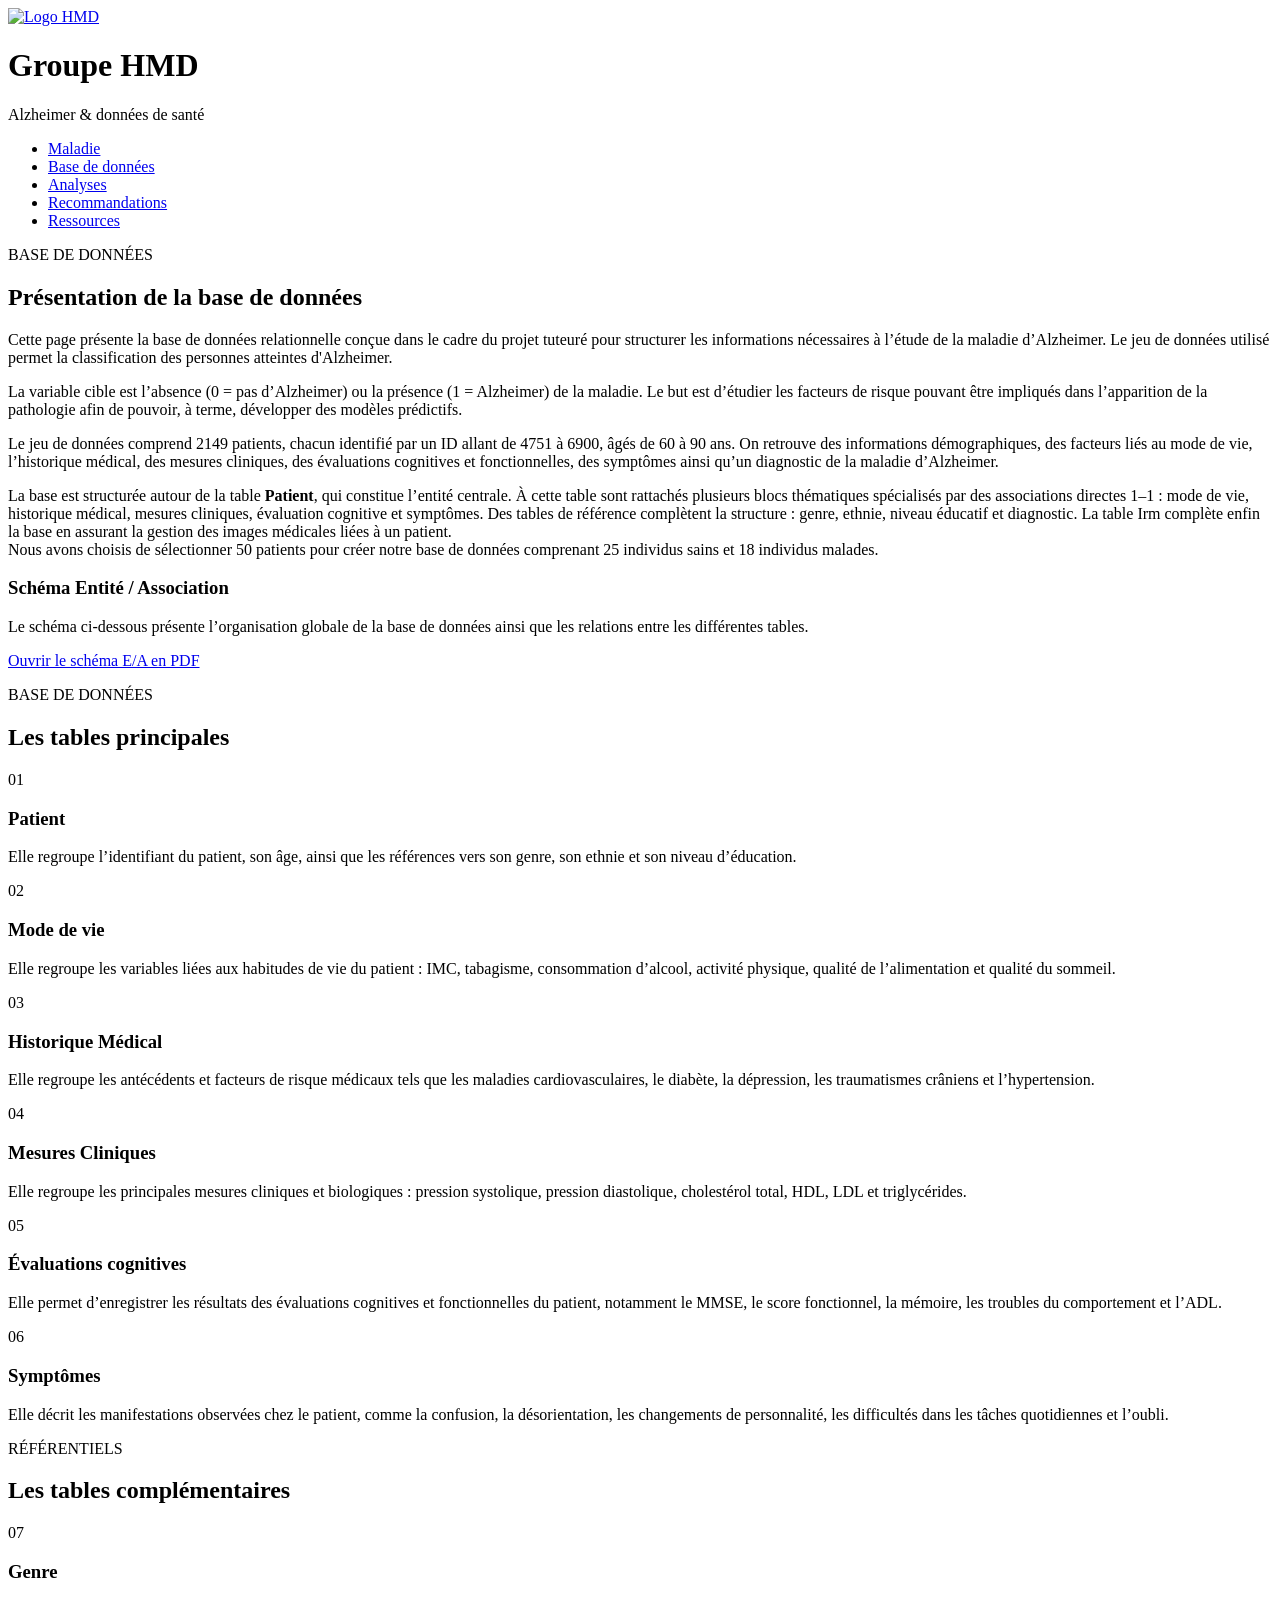
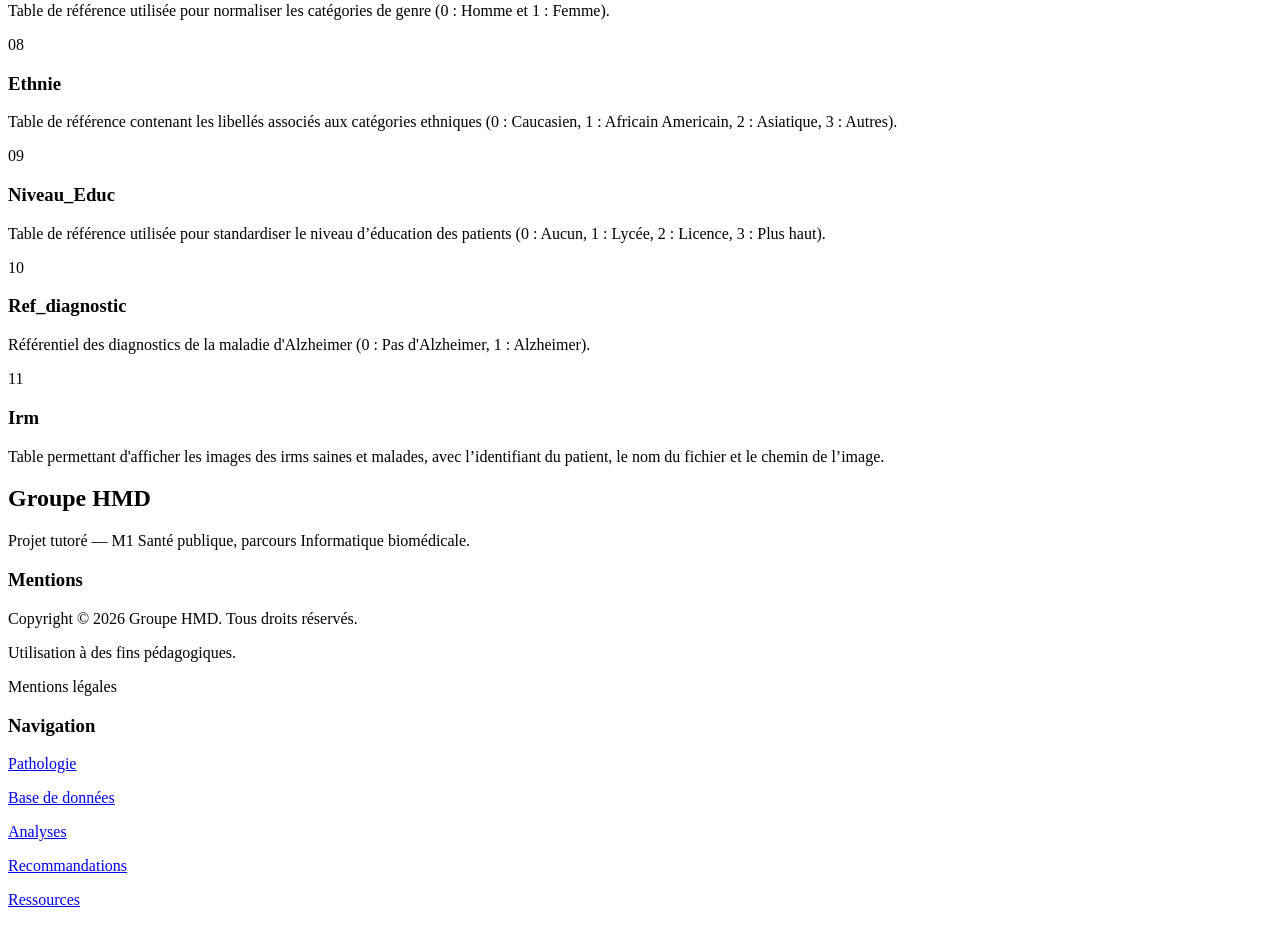
==== base-donnees.html @ 524bcedb "Add files via upload" ====
<!DOCTYPE html>
<html lang="fr">
<head>
    <meta charset="UTF-8">
    <!-- Responsive petits écrans -->
    <meta name="viewport" content="width=device-width, initial-scale=1.0">
    <title>Groupe HMD - Accueil</title>
    <link rel="stylesheet" href="css/style.css">
</head>
<body>
    <!-- Logo + menu principal -->
    <header id="entete">
        <div id="barre-haut">
            <div id="bloc-logo">
                <a href="index.html" id="lien-logo" aria-label="Retour à la page d'accueil">
                    <div id="logo-rond">
                        <img src="images/logo-HMD.png" alt="Logo HMD">
                    </div>
                </a>

                <div id="texte-logo">
                    <h1>Groupe HMD</h1>
                    <p>Alzheimer & données de santé</p>
                </div>
            </div>
            <!-- Menu de navigation principal -->
            <nav>
                <ul id="menu">
                    <li><a href="index.html#carte-pathologie">Maladie</a></li>
                    <li><a href="base-donnees.html">Base de données</a></li>
                    <li><a href="analyses.html">Analyses</a></li>
                    <li><a href="recommandations.html">Recommandations</a></li>
                    <li><a href="ressources.html">Ressources</a></li>
                </ul>
            </nav>
        </div>
    </header>

    <main>
    <section id="presentation-site">
        <div id="contenu-presentation">
        <div id="texte-presentation">
            <p id="petit-titre-presentation">BASE DE DONNÉES</p>
            <h2>Présentation de la base de données</h2>

            <p>
            Cette page présente la base de données relationnelle conçue dans le cadre
            du projet tuteuré pour structurer les informations nécessaires à l’étude
            de la maladie d’Alzheimer. Le jeu de données utilisé permet la
            classification des personnes atteintes d'Alzheimer.
            </p>

            <p>
            La variable cible est l’absence (0 = pas d’Alzheimer) ou la présence
            (1 = Alzheimer) de la maladie. Le but est d’étudier les facteurs de
            risque pouvant être impliqués dans l’apparition de la pathologie afin
            de pouvoir, à terme, développer des modèles prédictifs.
            </p>

            <p>
            Le jeu de données comprend 2149 patients, chacun identifié par un ID
            allant de 4751 à 6900, âgés de 60 à 90 ans. On retrouve des informations
            démographiques, des facteurs liés au mode de vie, l’historique médical,
            des mesures cliniques, des évaluations cognitives et fonctionnelles,
            des symptômes ainsi qu’un diagnostic de la maladie d’Alzheimer.
            </p>

            <p>
            La base est structurée autour de la table <strong>Patient</strong>,
            qui constitue l’entité centrale. À cette table sont rattachés plusieurs
            blocs thématiques spécialisés par des associations directes 1–1 :
            mode de vie, historique médical, mesures cliniques, évaluation
            cognitive et symptômes. Des tables de référence complètent la structure :
            genre, ethnie, niveau éducatif et diagnostic. La table
            Irm complète enfin la base en assurant la gestion des images médicales liées à un patient.
            <br>Nous avons choisis de sélectionner 50 patients pour créer notre base de données comprenant 25 individus sains et 18 individus malades. 
            </p>
    </section>

    <section class="database-section">
        <article class="bloc">
            <h3>Schéma Entité / Association</h3>
            <p>
                Le schéma ci-dessous présente l’organisation globale de la base de données ainsi que les relations entre les différentes tables.
            </p>
            <p>
                <a href="images/DiagrammeEAprojet.pdf" target="_blank" rel="noopener noreferrer" class="bouton bouton-orange">
                    Ouvrir le schéma E/A en PDF
                </a>
            </p>
        </article>
    </section>

        <!-- Ensemble des cartes de navigation -->
        <section id="navigation-rapide">
            <div id="contenu-navigation">
                <p id="petit-titre">BASE DE DONNÉES</p>
                <h2>Les tables principales</h2>

            <div id="blocs-navigation">
            <article class="bloc">
                <p class="numero-bloc">01</p>
                <h3>Patient</h3>
                <p>
                Elle regroupe l’identifiant du patient, son âge, ainsi que les références
                vers son genre, son ethnie et son niveau d’éducation.
                </p>
            </article>

            <article class="bloc">
                <p class="numero-bloc">02</p>
                <h3>Mode de vie</h3>
                <p>
                Elle regroupe les variables liées aux habitudes de vie du patient :
                IMC, tabagisme, consommation d’alcool, activité physique,
                qualité de l’alimentation et qualité du sommeil.
                </p>
            </article>

            <article class="bloc">
                <p class="numero-bloc">03</p>
                <h3>Historique Médical</h3>
                <p>
                Elle regroupe les antécédents et facteurs de risque médicaux tels que
                les maladies cardiovasculaires, le diabète, la dépression,
                les traumatismes crâniens et l’hypertension.
                </p>
            </article>

            <article class="bloc">
                <p class="numero-bloc">04</p>
                <h3>Mesures Cliniques</h3>
                <p>
                Elle regroupe les principales mesures cliniques et biologiques :
                pression systolique, pression diastolique, cholestérol total, HDL,
                LDL et triglycérides.
                </p>
            </article>

            <article class="bloc">
                <p class="numero-bloc">05</p>
                <h3>Évaluations cognitives</h3>
                <p>
                Elle permet d’enregistrer les résultats des évaluations cognitives et
                fonctionnelles du patient, notamment le MMSE, le score fonctionnel,
                la mémoire, les troubles du comportement et l’ADL.
                </p>
            </article>

            <article class="bloc">
                <p class="numero-bloc">06</p>
                <h3>Symptômes</h3>
                <p>
                Elle décrit les manifestations observées chez le patient, comme
                la confusion, la désorientation, les changements de personnalité,
                les difficultés dans les tâches quotidiennes et l’oubli.
                </p>
            </article>
            </div>
        </div>
        </section>

        <section id="navigation-rapide">
            <div id="contenu-navigation">
                <p id="petit-titre">RÉFÉRENTIELS</p>
                <h2>Les tables complémentaires</h2>

            <div id="blocs-navigation">
            <article class="bloc">
                <p class="numero-bloc">07</p>
                <h3>Genre</h3>
                <p>Table de référence utilisée pour normaliser les catégories de genre (0 : Homme et 1 : Femme).</p>
            </article>

            <article class="bloc">
                <p class="numero-bloc">08</p>
                <h3>Ethnie</h3>
                <p>Table de référence contenant les libellés associés aux catégories ethniques (0 : Caucasien, 1 : Africain Americain, 2 : Asiatique, 3 : Autres).</p>
            </article>

            <article class="bloc">
                <p class="numero-bloc">09</p>
                <h3>Niveau_Educ</h3>
                <p>Table de référence utilisée pour standardiser le niveau d’éducation des patients (0 : Aucun, 1 : Lycée, 2 : Licence, 3 : Plus haut).</p>
            </article>

            <article class="bloc">
                <p class="numero-bloc">10</p>
                <h3>Ref_diagnostic</h3>
                <p>Référentiel des diagnostics de la maladie d'Alzheimer (0 : Pas d'Alzheimer, 1 : Alzheimer).</p>
            </article>

            <article class="bloc">
                <p class="numero-bloc">11</p>
                <h3>Irm</h3>
                <p>
                Table permettant d'afficher les images des irms saines et malades, avec l’identifiant du patient,
                le nom du fichier et le chemin de l’image.
                </p>
            </article>
            </div>
        </div>
        </section>

    <!-- footer - pied de page -->
    <footer id="pied-page">
        <div id="contenu-footer">
            <div class="colonne-footer">
                <h2>Groupe HMD</h2>
                <p>Projet tutoré — M1 Santé publique, parcours Informatique biomédicale.</p>
            </div>

            <div class="colonne-footer">
                <h3>Mentions</h3>
                <p>Copyright © 2026 Groupe HMD. Tous droits réservés.</p>
                <p>Utilisation à des fins pédagogiques.</p>
                <p>Mentions légales</p>
            </div>

            <div class="colonne-footer">
                <h3>Navigation</h3>
                <p><a href="index.html#carte-pathologie">Pathologie</a></p>
                <p><a href="base-donnees.html">Base de données</a></p>
                <p><a href="analyses.html">Analyses</a></p>
                <p><a href="recommandations.html">Recommandations</a></p>
                <p><a href="ressouces.html">Ressources</a></p>
            </div>
        </div>
    </footer>
</body>
</html>
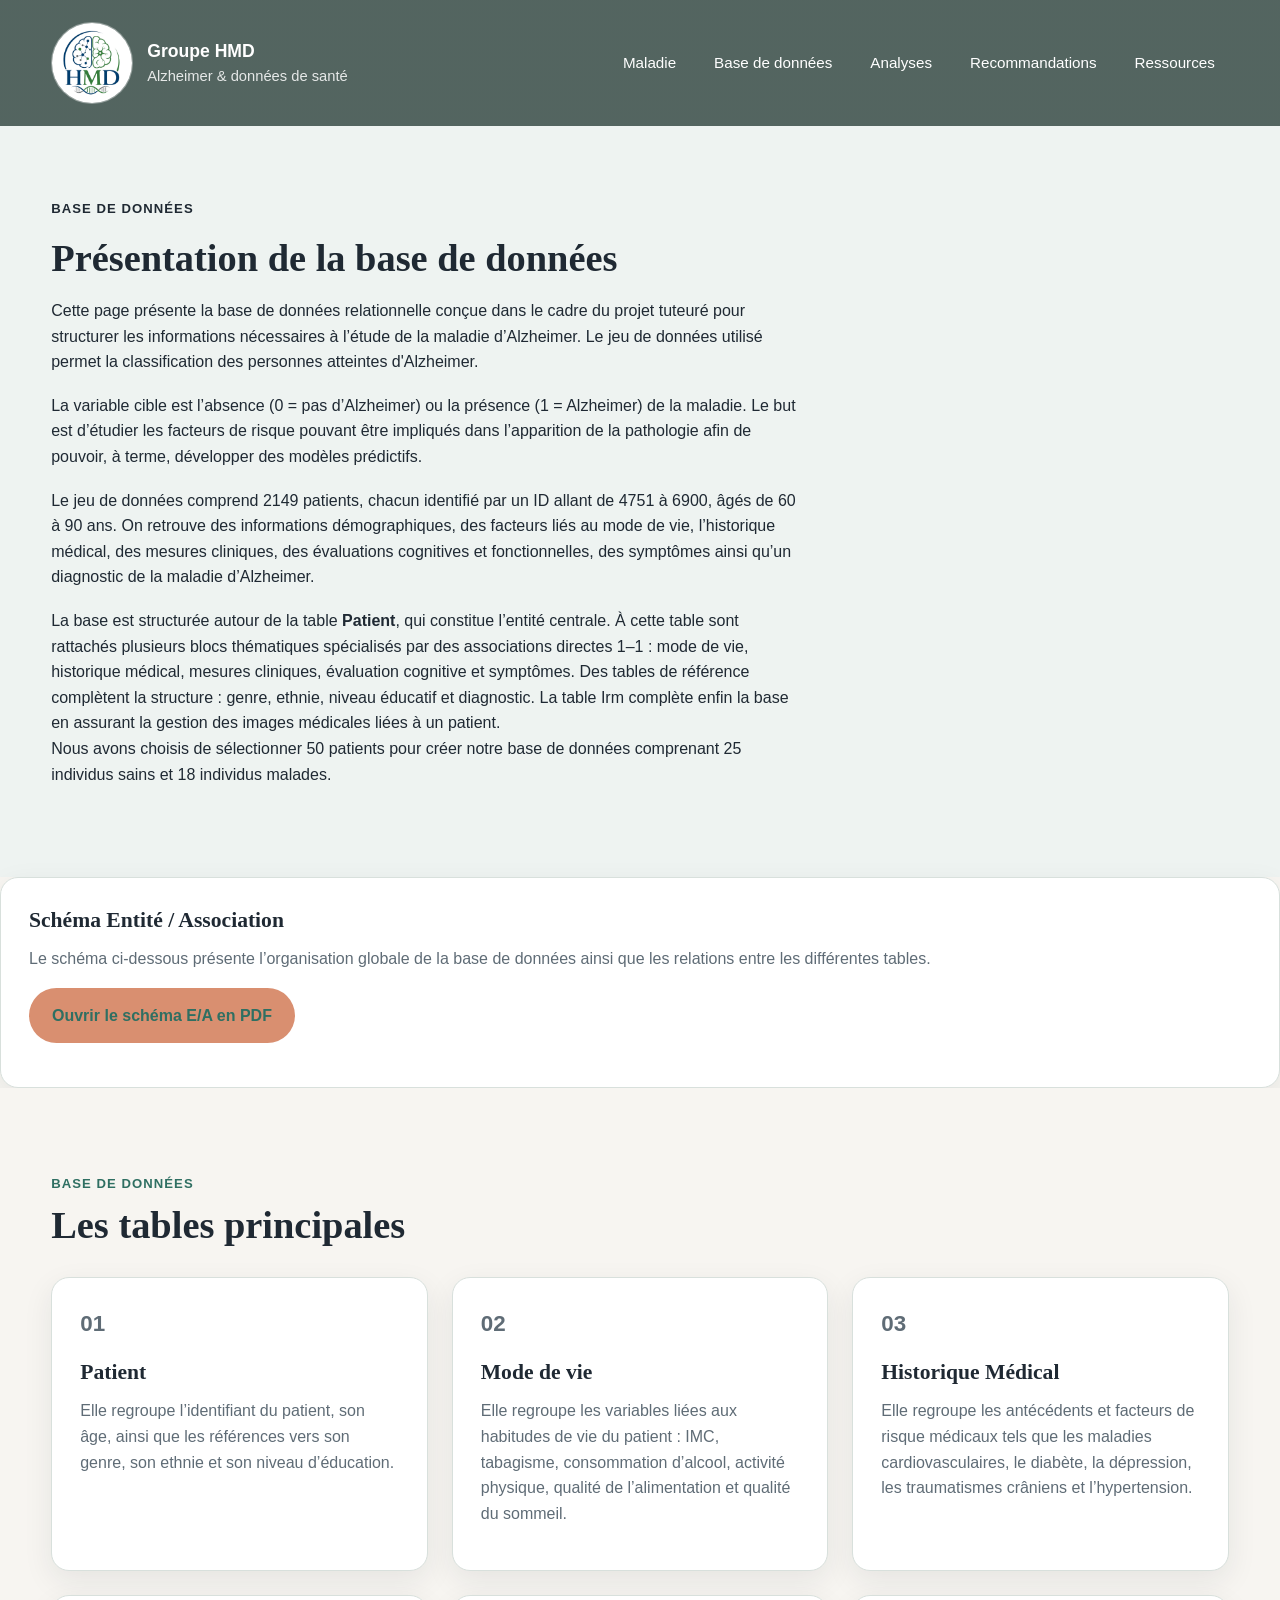
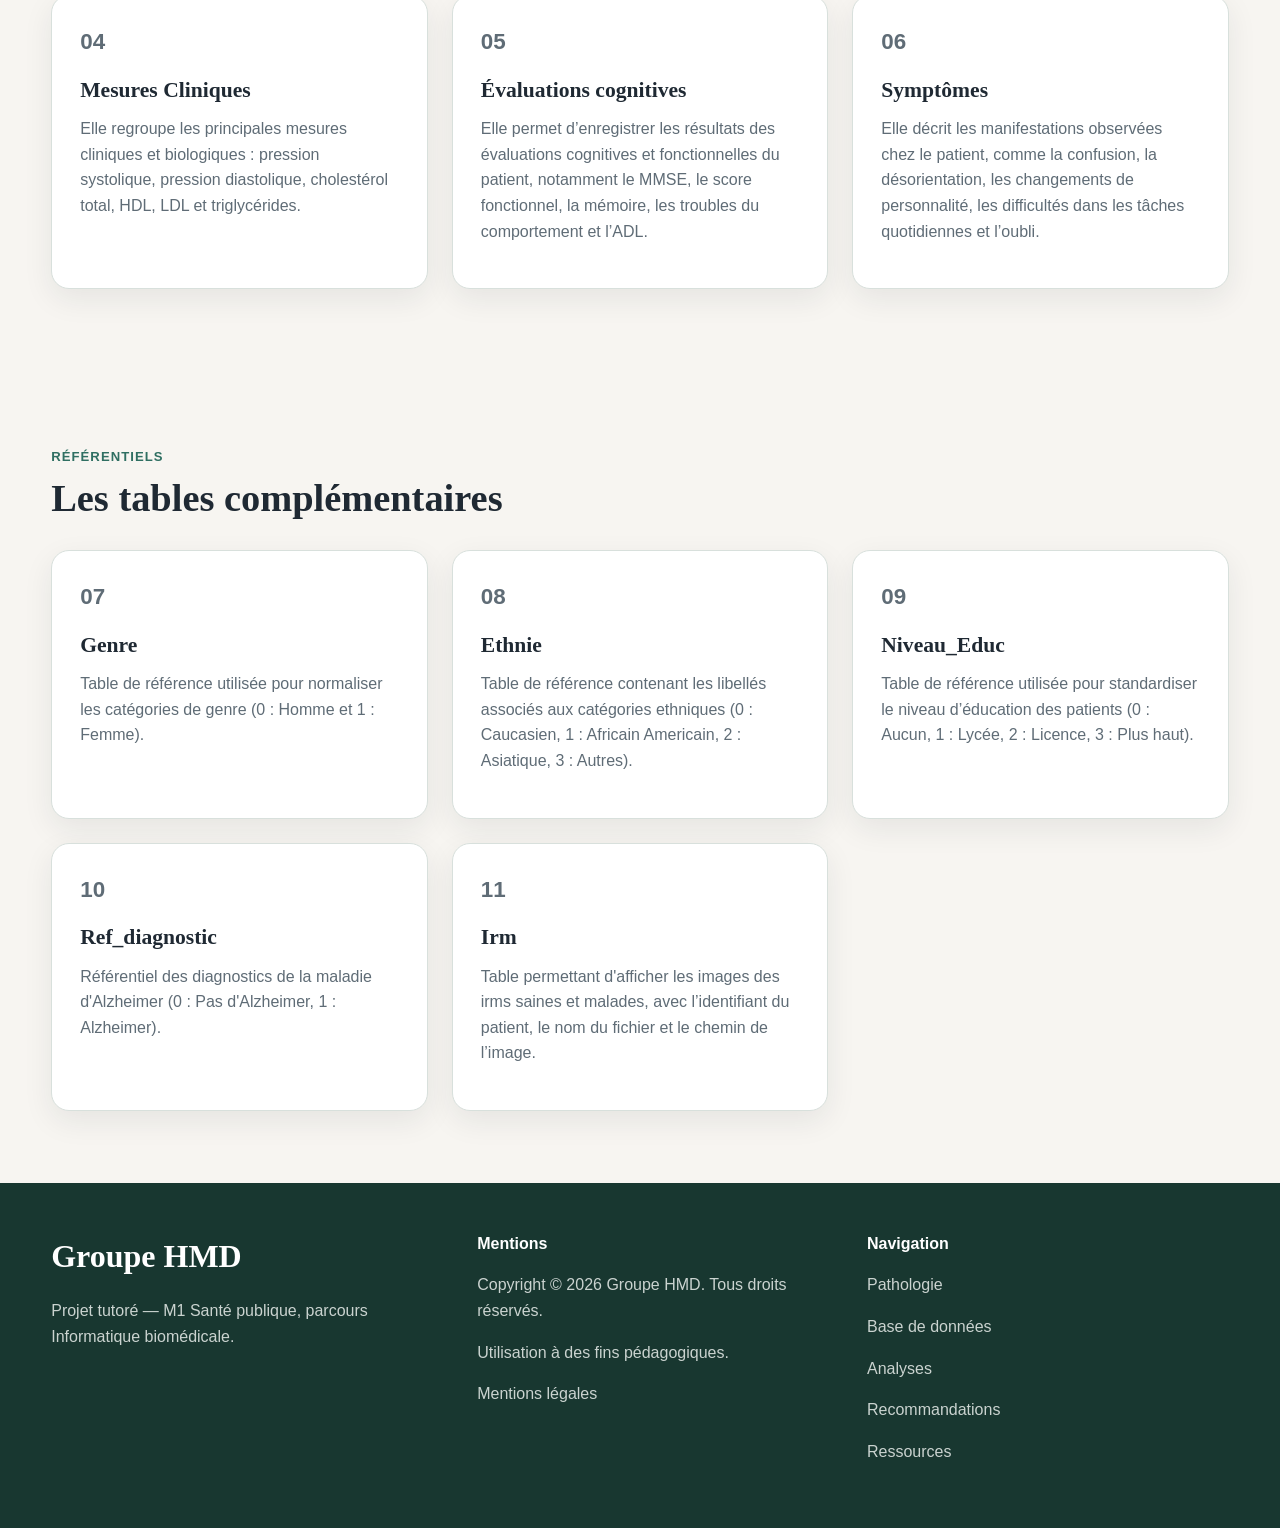
==== commit 526f2eb2: "Fix HTML formatting and structure" ====
--- a/base-donnees.html
+++ b/base-donnees.html
@@ -223,10 +223,10 @@
                 <p><a href="base-donnees.html">Base de données</a></p>
                 <p><a href="analyses.html">Analyses</a></p>
                 <p><a href="recommandations.html">Recommandations</a></p>
-                <p><a href="ressouces.html">Ressources</a></p>
+                <p><a href="ressources.html">Ressources</a></p>
             </div>
         </div>
     </footer>
 </body>
 </html>
-   +   
--- a/css/style.css
+++ b/css/style.css
@@ -0,0 +1,920 @@
+/* =============================
+   VARIABLES CSS (RACINE DU DOC)
+   ============================ */
+:root {
+    --bg: #f7f5f1;
+    --surface: #ffffff;
+    --surface-soft: #eef3f1;
+    --text: #1f2933;
+    --muted: #5f6c76;
+    --primary: #2f6f62;
+    --primary-dark: #1f5147;
+    --accent: #d98f70;
+    --accent-dark: #c87d5c;
+    --border: #d8e0dc;
+    --shadow: 0 10px 30px rgba(31, 41, 51, 0.08);
+    --radius: 18px;
+    --radius-lg: 28px;
+    --container: 1180px;
+}
+
+/* =========================
+   STYLE GLOBAL
+   ========================= */
+
+* {
+    box-sizing: border-box;
+}
+
+html {
+    scroll-behavior: smooth;
+}
+
+body {
+    margin: 0;
+    font-family: "Inter", Arial, sans-serif;
+    color: var(--text);
+    background: var(--bg);
+    line-height: 1.6;
+}
+
+img {
+    max-width: 100%;
+    display: block;
+}
+
+a {
+    color: inherit;
+    text-decoration: none;
+}
+
+ul {
+    margin: 0;
+    padding: 0;
+}
+
+/* Conteneurs principaux */
+#barre-haut,
+#conteneur,
+#contenu-navigation,
+#contenu-presentation,
+#contenu-publicite,
+#contenu-footer,
+#contenu-pathologie {
+    width: min(92%, var(--container));
+    margin: 0 auto;
+}
+
+/* =========================
+   HEADER 
+   ========================= */
+
+#entete {
+    background: linear-gradient(rgba(20, 45, 40, 0.72), rgba(20, 45, 40, 0.72)),
+                url("images/header-alzheimer.jpg") center/cover no-repeat;
+    color: #fff;
+}
+
+#barre-haut {
+    display: flex;
+    justify-content: space-between;
+    align-items: center;
+    gap: 24px;
+    padding: 22px 0;
+}
+
+#bloc-logo {
+    display: flex;
+    align-items: center;
+    gap: 14px;
+}
+
+#logo-rond {
+    width: 82px;
+    height: 82px;
+    border-radius: 50%;
+    overflow: hidden;
+    background: rgba(255, 255, 255, 0.14);
+    border: 1px solid rgba(255, 255, 255, 0.28);
+    display: flex;
+    align-items: center;
+    justify-content: center;
+    flex-shrink: 0;
+}
+
+#logo-rond img {
+    width: 100%;
+    height: 100%;
+    object-fit: cover;
+}
+
+#texte-logo {
+    display: flex;
+    flex-direction: column;
+}
+
+#texte-logo h1 {
+    margin: 0;
+    font-size: 1.1rem;
+    font-weight: 700;
+    color: #fff;
+}
+
+#texte-logo p {
+    margin: 0;
+    font-size: 0.92rem;
+    color: rgba(255, 255, 255, 0.85);
+}
+
+#menu {
+    list-style: none;
+    display: flex;
+    gap: 10px;
+    flex-wrap: wrap;
+    align-items: center;
+}
+
+#menu li {
+    margin: 0;
+}
+
+#menu a {
+    display: inline-block;
+    padding: 10px 14px;
+    border-radius: 999px;
+    color: #fff;
+    font-size: 0.95rem;
+    transition: 0.2s ease;
+}
+
+#menu a:hover,
+#menu a.actif {
+    background: rgba(255, 255, 255, 0.16);
+}
+
+/* =========================
+   BOUTONS 
+   ========================= */
+
+.bouton,
+.btn {
+    display: inline-flex;
+    align-items: center;
+    justify-content: center;
+    padding: 14px 22px;
+    border-radius: 999px;
+    font-weight: 600;
+    font-size: 16px;
+    border: 1px solid transparent;
+    transition: 0.2s ease;
+    cursor: pointer;
+}
+
+.bouton-orange,
+.btn-principal {
+    background: var(--accent);
+    color: #fff;
+}
+
+.bouton-orange:hover,
+.btn-principal:hover {
+    background: var(--accent-dark);
+}
+
+.bouton-contour,
+.btn-secondaire {
+    background: transparent;
+    border-color: var(--primary);
+    color: var(--primary);
+}
+
+.bouton-contour:hover,
+.btn-secondaire:hover {
+    background: rgba(47, 111, 98, 0.08);
+}
+
+#accueil .bouton-contour {
+    color: #fff;
+    border-color: rgba(255, 255, 255, 0.35);
+}
+
+#accueil .bouton-contour:hover {
+    background: rgba(255, 255, 255, 0.12);
+}
+
+/* =========================
+   PAGE D'ACCUEIL : 
+   ========================= */
+
+#accueil {
+    background: linear-gradient(rgba(20, 45, 40, 0.72), rgba(20, 45, 40, 0.72)),
+                url("images/header-alzheimer.jpg") center/cover no-repeat;
+    color: #fff;
+    padding: 56px 0 72px;
+}
+
+#accueil #conteneur {
+    display: grid;
+    grid-template-columns: 1.2fr 0.8fr;
+    gap: 32px;
+    align-items: center;
+}
+
+#texte-accueil {
+    min-width: 0;
+}
+
+#texte-accueil h2 {
+    margin-top: 0;
+    margin-bottom: 18px;
+    font-family: "Playfair Display", Georgia, serif;
+    font-size: clamp(2.8rem, 5vw, 5.2rem);
+    line-height: 1.02;
+    color: #fff;
+}
+
+#texte-accueil p {
+    margin-top: 0;
+    margin-bottom: 0;
+    font-size: 1.08rem;
+    color: rgba(255, 255, 255, 0.9);
+    max-width: 760px;
+}
+
+#boutons-accueil {
+    display: flex;
+    gap: 14px;
+    flex-wrap: wrap;
+    margin: 28px 0;
+}
+
+#liste-points {
+    list-style: none;
+    display: grid;
+    gap: 10px;
+    padding: 0;
+    margin: 0;
+}
+
+#liste-points li {
+    color: rgba(255, 255, 255, 0.9);
+    font-size: 1rem;
+}
+
+#liste-points li::before {
+    content: "• ";
+    color: var(--accent);
+    font-weight: 700;
+}
+
+#carte-accueil {
+    background: rgba(255, 255, 255, 0.1);
+    backdrop-filter: blur(4px);
+    border: 1px solid rgba(255, 255, 255, 0.18);
+    border-radius: 24px;
+    overflow: hidden;
+    box-shadow: var(--shadow);
+}
+
+#carte-accueil img {
+    width: 100%;
+    height: 250px;
+    object-fit: cover;
+}
+
+#texte-carte {
+    padding: 24px;
+}
+
+#texte-carte h3 {
+    margin-top: 0;
+    margin-bottom: 14px;
+    font-family: "Playfair Display", Georgia, serif;
+    font-size: clamp(1.8rem, 3vw, 2.6rem);
+    color: #fff;
+    line-height: 1.12;
+}
+
+#texte-carte p {
+    margin: 0;
+    color: rgba(255, 255, 255, 0.9);
+    font-size: 1.02rem;
+}
+
+/* =========================
+   NAVIGATION RAPIDE
+   ========================= */
+
+#navigation-rapide {
+    background: var(--bg);
+    padding: 72px 0;
+}
+
+#petit-titre,
+#petit-titre-presentation,
+#petit-titre-pathologie,
+#petit-titre-publicite {
+    color: var(--primary);
+    text-transform: uppercase;
+    letter-spacing: 0.08em;
+    font-size: 0.82rem;
+    font-weight: 700;
+    margin-bottom: 10px;
+}
+
+#navigation-rapide h2,
+#texte-presentation h2,
+#texte-publicite h2,
+#texte-pathologie h2 {
+    margin-top: 0;
+    margin-bottom: 18px;
+    font-family: "Playfair Display", Georgia, serif;
+    line-height: 1.12;
+}
+
+#navigation-rapide h2 {
+    margin-bottom: 30px;
+    font-size: clamp(2rem, 3vw, 3.4rem);
+}
+
+#blocs-navigation {
+    display: grid;
+    grid-template-columns: repeat(3, 1fr);
+    gap: 24px;
+}
+
+.bloc {
+    background: var(--surface);
+    border: 1px solid var(--border);
+    border-radius: var(--radius);
+    box-shadow: var(--shadow);
+    padding: 28px;
+}
+
+.numero-bloc {
+    display: inline-block;
+    margin-bottom: 14px;
+    color: var(--primary);
+    font-weight: 700;
+    font-size: 1.4rem;
+}
+
+.bloc h3 {
+    margin-top: 0;
+    margin-bottom: 12px;
+    font-family: "Playfair Display", Georgia, serif;
+    font-size: 1.35rem;
+    line-height: 1.3;
+}
+
+.bloc p {
+    margin-top: 0;
+    margin-bottom: 16px;
+    color: var(--muted);
+}
+
+.bloc a {
+    color: var(--primary);
+    font-weight: 600;
+}
+
+/* =========================
+   PRESENTATION
+   ========================= */
+
+#presentation-site {
+    background: var(--surface-soft);
+    padding: 72px 0;
+}
+
+#contenu-presentation {
+    display: grid;
+    grid-template-columns: 1.3fr 0.7fr;
+    gap: 28px;
+    align-items: start;
+}
+
+#texte-presentation {
+    min-width: 0;
+}
+
+#texte-presentation h2 {
+    font-size: clamp(2rem, 3vw, 3.2rem);
+}
+
+#texte-presentation p {
+    margin-top: 0;
+    margin-bottom: 18px;
+    color: var(--text);
+    max-width: 780px;
+}
+
+#bloc-resume {
+    background: var(--surface);
+    border: 1px solid var(--border);
+    border-radius: var(--radius);
+    box-shadow: var(--shadow);
+    padding: 24px;
+}
+
+#bloc-resume h3 {
+    margin-top: 0;
+    margin-bottom: 14px;
+    font-family: "Playfair Display", Georgia, serif;
+    font-size: 1.7rem;
+}
+
+#liste-resume {
+    padding-left: 22px;
+}
+
+#liste-resume li {
+    margin-bottom: 10px;
+    color: var(--text);
+}
+
+#liste-resume li::marker {
+    color: var(--accent);
+}
+
+/* =========================
+   PATHOLOGIE
+   Section sur la maladie d'Alzheimer.
+   ========================= */
+
+#carte-pathologie {
+    background: var(--bg);
+    padding: 72px 0;
+}
+
+#contenu-pathologie {
+    display: grid;
+    grid-template-columns: 1fr 0.9fr;
+    gap: 28px;
+    align-items: center;
+    background: var(--surface);
+    border: 1px solid var(--border);
+    border-radius: var(--radius-lg);
+    padding: 32px;
+    box-shadow: var(--shadow);
+}
+
+#texte-pathologie {
+    min-width: 0;
+}
+
+#texte-pathologie h2 {
+    font-size: clamp(2.2rem, 4vw, 4rem);
+    color: var(--text);
+}
+
+#texte-pathologie p {
+    margin-top: 0;
+    margin-bottom: 18px;
+    color: var(--muted);
+    font-size: 1.05rem;
+    max-width: 680px;
+}
+
+#liste-pathologie {
+    margin: 0 0 26px 0;
+    padding-left: 22px;
+}
+
+#liste-pathologie li {
+    margin-bottom: 10px;
+    color: var(--text);
+}
+
+#liste-pathologie li::marker {
+    color: var(--accent);
+}
+
+#visuel-pathologie {
+    min-width: 0;
+}
+
+#visuel-pathologie img {
+    width: 100%;
+    height: 100%;
+    max-height: 420px;
+    object-fit: cover;
+    border-radius: var(--radius);
+}
+
+.schema figcaption {
+    margin-top: 10px;
+    font-style: italic;
+    color: #555;
+}
+
+/* =========================
+   PAGE RECOMMANDATIONS / API
+   ========================= */
+
+main#conteneur {
+    padding: 72px 0;
+}
+
+.introduction-page {
+    margin-bottom: 32px;
+}
+
+.intro {
+    text-align: center;
+    max-width: 560px;
+    margin: 0 auto;
+    font-size: 1.08rem;
+    line-height: 1.7;
+    color: var(--text);
+}
+
+.introduction-page img,
+.intro img {
+    display: block;
+    width: 100%;
+    max-width: 560px;
+    margin: 24px auto 0;
+    border-radius: var(--radius);
+    border: 1px solid var(--border);
+}
+
+.colonne-droite {
+    display: flex;
+    flex-direction: column;
+    gap: 28px;
+}
+
+.bloc-formulaire,
+.bloc-resultats {
+    background: var(--surface);
+    border: 1px solid var(--border);
+    border-radius: var(--radius-lg);
+    box-shadow: var(--shadow);
+    padding: 30px;
+    width: 100%;
+}
+
+.bloc-resultats {
+    min-height: 220px;
+}
+
+.bloc-formulaire h2,
+.bloc-resultats h2 {
+    margin-top: 0;
+    margin-bottom: 18px;
+    font-family: "Playfair Display", Georgia, serif;
+    font-size: 2rem;
+    line-height: 1.15;
+    color: var(--text);
+}
+
+.champ {
+    display: flex;
+    flex-direction: column;
+    gap: 8px;
+}
+
+.champ-large {
+    margin-bottom: 22px;
+}
+
+.bloc-formulaire .bloc-resultats,
+.grille-formulaire {
+    display: grid;
+    grid-template-columns: repeat(3, 1fr);
+    gap: 16px;
+}
+
+label {
+    font-weight: 600;
+    color: var(--primary);
+    font-size: 0.95rem;
+}
+
+input,
+select {
+    padding: 14px 16px;
+    border: 1px solid var(--border);
+    border-radius: 12px;
+    font-size: 16px;
+    background-color: #fff;
+    color: var(--text);
+    transition: border-color 0.2s ease, box-shadow 0.2s ease;
+}
+
+input:focus,
+select:focus {
+    outline: none;
+    border-color: var(--primary);
+    box-shadow: 0 0 0 3px rgba(47, 111, 98, 0.14);
+}
+
+select:disabled {
+    background-color: #f1f1ef;
+    color: #777;
+    cursor: not-allowed;
+}
+
+.actions {
+    display: flex;
+    gap: 12px;
+    flex-wrap: wrap;
+    margin-top: 24px;
+}
+
+.message {
+    margin-top: 18px;
+    font-weight: 600;
+    padding: 12px 14px;
+    border-radius: 12px;
+}
+
+.message.success {
+    color: var(--primary-dark);
+    background: rgba(47, 111, 98, 0.08);
+}
+
+.message.error {
+    color: #a12c2c;
+    background: rgba(161, 44, 44, 0.08);
+}
+
+.message.warning {
+    color: #9a6700;
+    background: rgba(154, 103, 0, 0.08);
+}
+
+.message.info {
+    color: #1f4f82;
+    background: rgba(31, 79, 130, 0.08);
+}
+
+.resume-resultats {
+    margin: 10px 0 18px;
+    font-weight: 600;
+    color: var(--text);
+}
+
+.liste-resultats {
+    display: grid;
+    gap: 16px;
+}
+
+.carte-resultat {
+    border: 1px solid var(--border);
+    background-color: #fcfcfa;
+    border-radius: var(--radius);
+    padding: 22px;
+    box-shadow: var(--shadow);
+}
+
+.carte-resultat h3 {
+    margin-top: 0;
+    margin-bottom: 12px;
+    color: var(--primary);
+    font-family: "Playfair Display", Georgia, serif;
+    font-size: 1.5rem;
+}
+
+.carte-resultat p {
+    margin: 8px 0;
+    line-height: 1.6;
+    color: var(--muted);
+}
+
+.meta {
+    display: flex;
+    gap: 8px;
+    flex-wrap: wrap;
+    margin-bottom: 10px;
+}
+
+.badge {
+    display: inline-block;
+    background-color: var(--primary);
+    color: #fff;
+    padding: 6px 12px;
+    border-radius: 999px;
+    font-size: 13px;
+    font-weight: 600;
+}
+
+.badge-secondaire {
+    background-color: var(--accent);
+}
+
+.source {
+    color: #6a6f73;
+    font-style: italic;
+    margin-top: 10px;
+}
+
+.etat-vide {
+    border: 1px dashed var(--border);
+    border-radius: var(--radius);
+    padding: 22px;
+    background: #fcfcfa;
+}
+
+.etat-vide p {
+    margin: 0;
+    color: var(--muted);
+}
+
+/* =========================
+   PUBLICITE
+   ========================= */
+
+#publicite {
+    background: var(--bg);
+    padding: 72px 0;
+}
+
+#contenu-publicite {
+    display: grid;
+    grid-template-columns: 1fr 0.9fr;
+    gap: 28px;
+    align-items: center;
+    background: var(--surface);
+    border: 1px solid var(--border);
+    border-radius: var(--radius-lg);
+    padding: 30px;
+    box-shadow: var(--shadow);
+}
+
+#texte-publicite {
+    min-width: 0;
+}
+
+#texte-publicite h2 {
+    font-size: clamp(2rem, 3vw, 3rem);
+    line-height: 1.15;
+}
+
+#texte-publicite p {
+    margin-top: 0;
+    margin-bottom: 24px;
+    color: var(--text);
+    max-width: 620px;
+}
+
+#visuel-publicite {
+    min-width: 0;
+}
+
+#visuel-publicite img {
+    width: 100%;
+    height: 280px;
+    object-fit: cover;
+    border-radius: 16px;
+}
+
+/* =========================
+   FOOTER
+   Pied de page commun.
+   ========================= */
+
+#pied-page {
+    background: #183730;
+    color: #f1f5f3;
+    padding: 48px 0;
+}
+
+#contenu-footer {
+    display: grid;
+    grid-template-columns: 1.1fr 1fr 1fr;
+    gap: 28px;
+}
+
+.colonne-footer h2 {
+    margin-top: 0;
+    margin-bottom: 12px;
+    font-family: "Playfair Display", Georgia, serif;
+    font-size: 2rem;
+    color: #fff;
+}
+
+.colonne-footer h3 {
+    margin-top: 0;
+    margin-bottom: 14px;
+    font-size: 1rem;
+    color: #fff;
+}
+
+.colonne-footer p,
+.colonne-footer a {
+    color: rgba(241, 245, 243, 0.82);
+}
+
+.colonne-footer a:hover {
+    text-decoration: underline;
+}
+
+/* =============
+PAGE ANALAYSE
+================ */
+.table-container {
+    overflow-x: auto;
+    margin-top: 1rem;
+}
+
+.tableau-descriptif, .tableau-stats {
+    width: 100%;
+    border-collapse: collapse;
+    background-color: white;
+    font-size: 0.95rem;
+}
+
+.tableau-descriptif th,
+.tableau-descriptif td,
+.tableau-stats th,
+.tableau-stats td {
+    border: 1px solid grey;
+    padding: 0.6rem;
+    text-align: center;
+}
+
+.tableau-descriptif th
+.tableau-stats th {
+    background-color: white;
+    font-weight: 600;
+}
+
+
+
+    
+
+/* =========================
+   RESPONSIVE
+   Adaptation tablette et mobile.
+   ========================= */
+
+@media (max-width: 960px) {
+    #barre-haut {
+        flex-direction: column;
+        align-items: flex-start;
+    }
+
+    #menu {
+        justify-content: flex-start;
+    }
+
+    #accueil #conteneur,
+    #blocs-navigation,
+    #contenu-presentation,
+    #contenu-publicite,
+    #contenu-footer,
+    #contenu-pathologie,
+    .bloc-formulaire .bloc-resultats,
+    .grille-formulaire {
+        grid-template-columns: 1fr;
+    }
+
+    main#conteneur {
+        padding: 54px 0;
+    }
+
+    .intro {
+        max-width: none;
+    }
+}
+
+@media (max-width: 640px) {
+    #accueil {
+        padding: 42px 0 54px;
+    }
+
+    #boutons-accueil,
+    .actions {
+        flex-direction: column;
+        align-items: stretch;
+    }
+
+    .bouton,
+    .btn {
+        width: 100%;
+    }
+
+    .bloc,
+    #bloc-resume,
+    #contenu-publicite,
+    .bloc-formulaire,
+    .bloc-resultats {
+        padding: 22px;
+    }
+
+    #logo-rond {
+        width: 68px;
+        height: 68px;
+    }
+
+    #texte-logo p {
+        font-size: 0.84rem;
+    }
+
+    #carte-accueil img,
+    #visuel-publicite img {
+        height: auto;
+    }
+}
